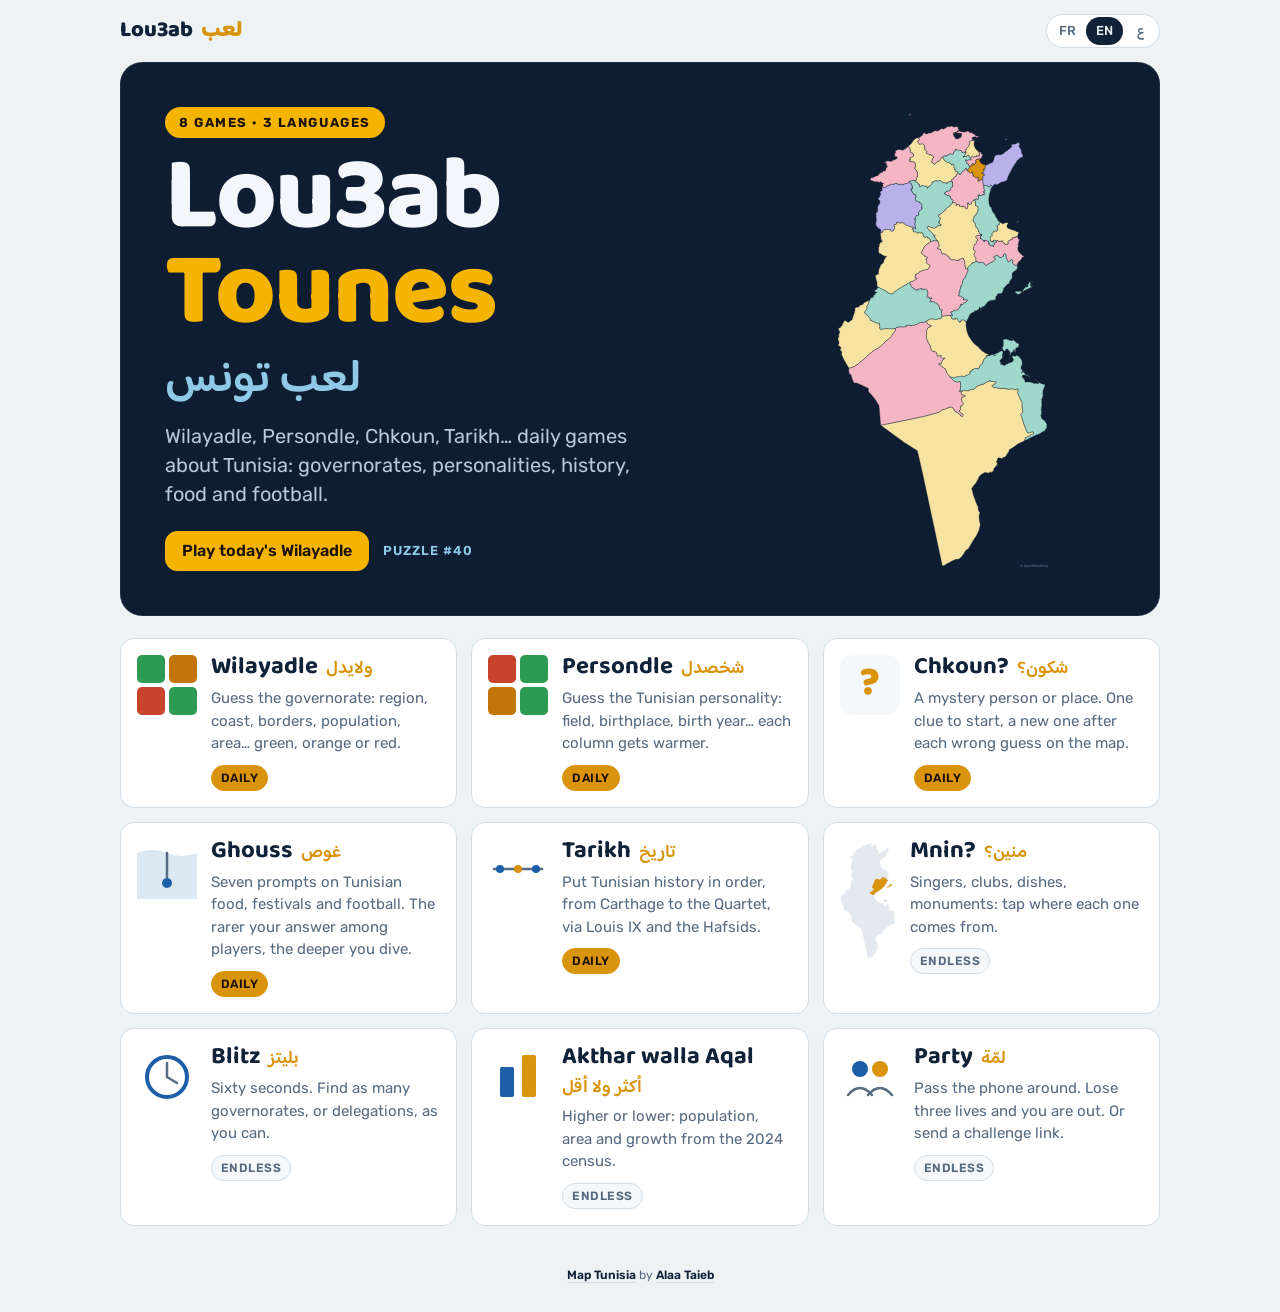
==== index.html @ 6fca2296 "New home hero, next-puzzle countdown, footer credit link Co-Authored-By: Claude Opus 5.5 <noreply@an" ====
<!doctype html>
<html lang="fr">
<head>
<meta charset="utf-8">
<meta name="viewport" content="width=device-width, initial-scale=1, viewport-fit=cover">
<meta property="og:title" content="Lou3ab Tounes">
<meta property="og:description" content="Wilayadle, Persondle, Chkoun, Tarikh… des jeux quotidiens sur la Tunisie : gouvernorats, personnalités, histoire, cuisine et foot.">
<meta property="og:type" content="website">
<meta property="og:url" content="https://lou3ab-tounes.vercel.app/">
<meta property="og:image" content="https://lou3ab-tounes.vercel.app/assets/og.png">
<meta property="og:image:width" content="1200">
<meta property="og:image:height" content="627">
<meta name="twitter:card" content="summary_large_image">
<link rel="icon" href="assets/icon.svg" type="image/svg+xml">
<title>Lou3ab Tounes</title>
<meta name="claude:viewport-fit-sides" content="cover">
<meta name="description" content="Daily games about Tunisia: governorate outlines, mystery personalities, history timeline, higher-or-lower, party mode.">
<meta name="site-url" content="">
<link rel="preconnect" href="https://fonts.googleapis.com">
<link rel="preconnect" href="https://fonts.gstatic.com" crossorigin>
<link rel="stylesheet" href="https://fonts.googleapis.com/css2?family=Baloo+Bhaijaan+2:wght@500;600;700;800&family=Rubik:wght@400;500;600;700&display=swap">
<link rel="stylesheet" href="assets/style.css?v=202610280246">
</head>
<body>
<main id="app" aria-live="polite"></main>
<script src="assets/data.js?v=202610280246"></script>
<script src="assets/facts.js?v=202610280246"></script>
<script src="assets/history.js?v=202610280246"></script>
<script src="assets/people.js?v=202610280246"></script>
<script src="assets/ghouss.js?v=202610280246"></script>
<script src="assets/daily.js?v=202610280246"></script>
<script src="assets/app.js?v=202610280246"></script>
</body>
</html>
---- assets/style.css ----
/* Layout: one centred game column (max 620px) over a whitewashed/night-sea ground; the map is the stage. */
:root{
  --bg:#edf2f5; --surface:#ffffff; --surface-2:#f5f8fa; --ink:#0f2238; --muted:#566a80; --line:#d3dde6;
  --blue:#1d5ea8; --blue-ink:#ffffff; --gold:#d9930d; --red:#c43b22; --green:#2f8a4f;
  --sea:#dce9f3; --land:#e3e9ee; --stroke:#ffffff; --ctx:#dfe5ea;
  --p0:#f4b6c2; --p1:#9fd8cb; --p2:#f6e3a1; --p3:#b9b2ea; --p4:#a8d5a2; --p5:#f2c88f; --p6:#8ecae6; --p7:#e9a28f;
  --f-display:"Baloo Bhaijaan 2","Rubik","Noto Sans Arabic",system-ui,sans-serif;
  --f-body:"Rubik","Noto Sans Arabic",system-ui,-apple-system,"Segoe UI",sans-serif;
  --good-cell:#2e9b55; --part-cell:#c27508; --bad-cell:#c8432c;
  --r:14px; --shadow:0 1px 2px rgba(15,34,56,.06),0 6px 20px rgba(15,34,56,.06);
  color-scheme:light;
}
@media (prefers-color-scheme:dark){:root:not([data-theme="light"]){
  --bg:#0c1627; --surface:#14223a; --surface-2:#1a2b46; --ink:#eef3f9; --muted:#97a9bf; --line:#253a59;
  --blue:#69a6ff; --blue-ink:#08162b; --gold:#f5b400; --red:#ff7158; --green:#5fd08d;
  --sea:#10203a; --land:#22344f; --stroke:#0c1627; --ctx:#1b2c47; --shadow:0 1px 2px rgba(0,0,0,.3),0 8px 24px rgba(0,0,0,.25); color-scheme:dark;}}
:root[data-theme="dark"]{
  --bg:#0c1627; --surface:#14223a; --surface-2:#1a2b46; --ink:#eef3f9; --muted:#97a9bf; --line:#253a59;
  --blue:#69a6ff; --blue-ink:#08162b; --gold:#f5b400; --red:#ff7158; --green:#5fd08d;
  --sea:#10203a; --land:#22344f; --stroke:#0c1627; --ctx:#1b2c47; --shadow:0 1px 2px rgba(0,0,0,.3),0 8px 24px rgba(0,0,0,.25); color-scheme:dark;}

*{box-sizing:border-box}
html,body{min-height:100%}
body{margin:0;background:var(--bg);color:var(--ink);font:400 16px/1.5 var(--f-body);-webkit-font-smoothing:antialiased;
  padding-left:max(16px,env(safe-area-inset-left,0px));padding-right:max(16px,env(safe-area-inset-right,0px));padding-block:0 24px}
#app{max-width:1040px;margin:0 auto}
a{color:var(--blue)}
[lang="ar"]{font-family:var(--f-display);font-feature-settings:normal;letter-spacing:0!important}
h1,h2,h3{font-family:var(--f-display);line-height:1.1;margin:0;text-wrap:balance}
button,input{font:inherit;color:inherit}
:focus-visible{outline:3px solid var(--gold);outline-offset:2px;border-radius:6px}

/* bar */
.bar{display:flex;align-items:center;justify-content:space-between;gap:12px;padding-block:14px;position:sticky;top:env(safe-area-inset-top,0px);background:var(--bg);z-index:5}
body::before{content:"";position:fixed;inset:0 0 auto;height:env(safe-area-inset-top,0px);background:var(--bg);z-index:10}
.brand{font:800 22px/1 var(--f-display);color:var(--ink)}
.brand span{color:var(--gold);margin-inline-start:4px}
.backlink{text-decoration:none;font-weight:500;color:var(--muted)}
.backlink:hover{color:var(--ink)}
[dir="rtl"] .backlink{display:inline-block;transform:none}
.seg{display:inline-flex;border:1px solid var(--line);border-radius:999px;padding:2px;background:var(--surface)}
.seg button{border:0;background:none;padding:4px 10px;border-radius:999px;cursor:pointer;font-size:13px;font-weight:500;color:var(--muted);min-width:34px}
.seg button.on{background:var(--ink);color:var(--bg)}

/* buttons & chips */
.btn{display:inline-flex;align-items:center;justify-content:center;gap:6px;border:1px solid var(--line);background:var(--surface);color:var(--ink);padding:10px 16px;border-radius:12px;font-weight:600;cursor:pointer;text-decoration:none;line-height:1.1;transition:transform .08s,background .15s}
.btn:active{transform:translateY(1px)}
.btn.primary{background:var(--blue);border-color:var(--blue);color:var(--blue-ink)}
.btn.ghost{background:transparent}
.btn.sm{padding:6px 11px;font-size:14px;border-radius:10px}
.btn.big{padding:16px 28px;font-size:18px}
.btn[disabled],.btn.dis{opacity:.4;pointer-events:none}
.chip{display:inline-block;font-size:12px;font-weight:600;letter-spacing:.04em;text-transform:uppercase;padding:3px 9px;border-radius:999px;background:var(--surface-2);color:var(--muted);border:1px solid var(--line)}
.chip.daily{background:var(--gold);border-color:var(--gold);color:#1c1300}
.chip.ok{background:var(--green);border-color:var(--green);color:var(--bg)}
.actions{display:flex;flex-wrap:wrap;gap:10px;justify-content:center;margin-top:14px}

/* hero */
.hero{display:grid;grid-template-columns:1.1fr .9fr;gap:24px;align-items:center;padding-block:8px 28px}
.hero-m{max-width:300px;justify-self:center;width:100%}
.hero-m .map{max-height:440px}
@media (max-width:700px){.hero{grid-template-columns:1fr 120px;gap:12px}.hero-t p{font-size:16px}.hero-m .map{max-height:250px}}

/* tiles */
.grid{display:grid;grid-template-columns:repeat(auto-fill,minmax(min(100%,300px),1fr));gap:14px}
.tile{display:flex;gap:14px;align-items:flex-start;padding:16px;background:var(--surface);border:1px solid var(--line);border-radius:var(--r);text-decoration:none;color:var(--ink);transition:transform .15s,border-color .15s}
.tile:hover{transform:translateY(-2px);border-color:var(--blue)}
.tile-b{min-width:0;flex:1}
.tile h2{font-size:24px;font-weight:700;display:flex;flex-wrap:wrap;gap:8px;align-items:baseline}
.tile h2 span{font-size:18px;color:var(--gold);font-weight:600}
.tile p{margin:6px 0 10px;color:var(--muted);font-size:15px}
.tile-f{display:flex;gap:6px;flex-wrap:wrap}
.thumb{width:60px;height:60px;flex:none}
svg.thumb.sil{width:60px;height:60px;max-width:60px}
.thumb.sil path{fill:var(--blue)}
.thumb.q{display:grid;place-items:center;font:800 40px/1 var(--f-display);color:var(--gold);background:var(--surface-2);border-radius:12px}
.t-sea{fill:var(--sea)} .t-dot{fill:var(--blue)} .t-dot2{fill:var(--gold)} .t-line{stroke:var(--muted);stroke-width:2.5;fill:none;stroke-linecap:round} .t-ring{fill:none;stroke:var(--blue);stroke-width:4}

/* map */
.map{display:block;width:100%;height:auto;max-height:78vh;touch-action:manipulation;user-select:none}
.map .rg{stroke:var(--stroke);stroke-width:var(--sw);stroke-linejoin:round;fill:var(--land);cursor:pointer;transition:fill .15s,opacity .15s}
.map .c0{fill:var(--p0)}.map .c1{fill:var(--p1)}.map .c2{fill:var(--p2)}.map .c3{fill:var(--p3)}.map .c4{fill:var(--p4)}.map .c5{fill:var(--p5)}.map .c6{fill:var(--p6)}.map .c7{fill:var(--p7)}
.map .rg.hov{opacity:.72}
.map .rg.sel{fill:var(--blue)!important;opacity:1}
.map .rg.good,.map .rg.flash-g{fill:var(--green)!important}
.map .rg.bad,.map .rg.flash-r{fill:var(--red)!important}
.map .rg.target{fill:var(--gold)!important;animation:pulse 1s ease-in-out 2}
.map .rg.done{fill:var(--surface-2)!important;opacity:.5}
.map .rg.lit{fill:var(--gold)!important}
.map .ctx path{fill:var(--ctx);stroke:var(--stroke);stroke-width:var(--sw)}
.map .inset rect{fill:var(--sea);stroke:var(--line);stroke-width:.8}
.map .inset-t{font:600 9px var(--f-body);fill:var(--muted);text-anchor:middle}
.map .inset-lead{stroke:var(--muted);stroke-width:.6;stroke-dasharray:2 2;fill:none}
.map .dist,.map .lbl text{font:700 9px var(--f-body);fill:var(--ink);text-anchor:middle;paint-order:stroke;stroke:var(--surface);stroke-width:2.5px;pointer-events:none}
@keyframes pulse{50%{opacity:.55}}
.mapwrap{background:var(--sea);border-radius:var(--r);padding:10px;margin-top:12px}
.mini{width:56px;height:auto;flex:none}
.mini-c{fill:var(--land)} .mini-h{fill:var(--gold);stroke:var(--gold);stroke-width:2} .mini-g{fill:color-mix(in srgb,var(--blue) 35%,var(--land))}

/* game shell */
.game{max-width:620px;margin:0 auto}
.ghead{padding-block:6px 14px}
.ghead h1{font-size:clamp(36px,8vw,52px);font-weight:800;display:flex;gap:12px;align-items:baseline;flex-wrap:wrap}
.ghead h1 .ar{color:var(--gold);font-size:.6em;font-weight:700}
.gsub{color:var(--muted);margin:6px 0 0;max-width:60ch}
.daypick{display:flex;align-items:center;justify-content:center;gap:12px;margin-bottom:12px;font-weight:600;font-variant-numeric:tabular-nums}
.tmodes,.cats{display:flex;flex-wrap:wrap;gap:8px;margin-bottom:12px}
.tstat{display:flex;justify-content:space-between;align-items:center;gap:10px;font-variant-numeric:tabular-nums;color:var(--muted);margin-bottom:10px}
.tstat b{color:var(--ink)}
.hearts{display:inline-flex;gap:4px;vertical-align:middle}
.hearts .h{width:12px;height:12px;border-radius:3px;transform:rotate(45deg);background:var(--line)}
.hearts .h.on{background:var(--red)}

/* wilayadle */
.silbox{background:var(--surface);border:1px solid var(--line);border-radius:var(--r);padding:20px;display:grid;place-items:center}
.sil{width:100%;max-width:280px;height:220px}
.sil path{fill:var(--ink)}
.sil.small{height:140px;max-width:180px;display:block;margin:8px auto}
.rows{display:grid;gap:6px;margin:12px 0}
.row{display:grid;grid-template-columns:1fr auto 40px 52px;gap:8px;align-items:center;background:var(--surface);border:1px solid var(--line);border-radius:10px;padding:8px 12px;min-height:42px;font-variant-numeric:tabular-nums}
.row.empty{background:transparent;border-style:dashed}
.row.ok{border-color:var(--green);background:color-mix(in srgb,var(--green) 14%,var(--surface))}
.rn{font-weight:600;min-width:0;overflow:hidden;text-overflow:ellipsis;white-space:nowrap}
.rk,.rp{color:var(--muted);text-align:end}
.ra{text-align:center}
.ra i{display:inline-block;font-style:normal;font-weight:800;color:var(--blue);transform:rotate(var(--r))}
.ac{position:relative;display:flex;gap:8px;flex-wrap:wrap}
.ac input{flex:1;min-width:0;padding:12px 14px;border-radius:12px;border:1px solid var(--line);background:var(--surface)}
.ac-list{position:absolute;inset:auto 0 calc(100% + 4px) 0;list-style:none;margin:0;padding:4px;background:var(--surface);border:1px solid var(--line);border-radius:12px;box-shadow:var(--shadow);z-index:4}
.ac-list li{padding:9px 12px;border-radius:8px;cursor:pointer;display:flex;justify-content:space-between;gap:12px}
.ac-list li span{color:var(--muted)}
.ac-list li.on,.ac-list li:hover{background:var(--surface-2)}
.shake{animation:shake .35s}
@keyframes shake{25%{transform:translateX(-6px)}75%{transform:translateX(6px)}}
.result{text-align:center;padding:20px;border-radius:var(--r);background:var(--surface);border:1px solid var(--line);margin-top:14px}
.result.win{border-color:var(--green)}
.result.lose{border-color:var(--red)}
.result .rt{margin:0;text-transform:uppercase;letter-spacing:.08em;font-size:13px;font-weight:600;color:var(--muted)}
.result h2{font-size:34px;margin:6px 0}
.result h2 span{color:var(--gold);font-size:.7em}
.result p{margin:4px 0;color:var(--muted)}
.facts{display:grid;grid-template-columns:repeat(3,1fr);gap:8px;margin:14px 0 0}
.facts div{background:var(--surface-2);border-radius:10px;padding:8px}
.facts dt{font-size:12px;color:var(--muted)} .facts dd{margin:0;font-weight:700;font-variant-numeric:tabular-nums}
.bonus{margin-top:16px}
.bt{font-weight:600;margin:0 0 4px}
.brow{display:flex;justify-content:center;margin-top:10px}
.score{font:800 24px var(--f-display);margin:0}

/* chkoun */
.story{background:var(--surface);border:1px solid var(--line);border-radius:var(--r);padding:16px 18px}
.kind{margin:0 0 8px;font-size:13px;letter-spacing:.08em;text-transform:uppercase;font-weight:600;color:var(--gold)}
.clues{margin:0;padding-inline-start:22px;display:grid;gap:8px}
.clues li{color:var(--muted)}
.clues li.on{color:var(--ink);font-size:17px;animation:in .4s ease}
.note{font-size:13px;color:var(--muted);margin:10px 0 0}
@keyframes in{from{opacity:.2;transform:translateY(4px)}}
.pickbar{display:flex;align-items:center;gap:10px;flex-wrap:wrap;margin-top:10px}
.sel-n{font-weight:700;flex:1;min-width:0}
.left{color:var(--muted);font-size:14px}

/* ghouss */
.dive{display:grid;grid-template-columns:56px 1fr;gap:14px}
.gauge{position:relative;border-radius:999px;background:linear-gradient(var(--sea),color-mix(in srgb,var(--blue) 55%,var(--sea)));min-height:420px;overflow:hidden;border:1px solid var(--line)}
.diver{position:absolute;left:50%;top:calc(6% + var(--d,0)*84%);width:22px;height:22px;margin-left:-11px;border-radius:50%;background:var(--gold);box-shadow:0 0 0 6px color-mix(in srgb,var(--gold) 30%,transparent);transition:top .9s cubic-bezier(.3,.7,.3,1)}
.gm{position:absolute;bottom:8px;left:0;right:0;text-align:center;font:700 13px var(--f-body);color:var(--surface);font-variant-numeric:tabular-nums}
.dive-main{min-width:0}
.prompt .pn{margin:0;color:var(--muted);font-variant-numeric:tabular-nums}
.prompt h2{font-size:26px;margin:4px 0 12px}
.log{list-style:none;margin:14px 0 0;padding:0;display:grid;gap:6px}
.log li{display:grid;grid-template-columns:1fr auto auto;gap:10px;align-items:center;background:var(--surface);border:1px solid var(--line);border-radius:10px;padding:8px 12px;font-size:14px}
.log .lp{color:var(--muted);min-width:0} .log .la{font-weight:600} .log b{font-variant-numeric:tabular-nums;color:var(--blue)}
.log li.miss b{color:var(--red)}
.deep{margin-top:12px;background:var(--surface);border:1px solid var(--line);border-radius:var(--r);padding:10px 14px}
.deep summary{cursor:pointer;font-weight:600}
.deep ul{list-style:none;padding:0;margin:8px 0 0;display:grid;gap:6px}
.deep li{display:flex;justify-content:space-between;gap:10px;font-size:14px}
.deep li span{color:var(--muted)}

/* tarikh */
.hcard{background:var(--surface);border:1px solid var(--line);border-radius:12px;padding:12px 14px}
.hcard h3{font-size:19px;font-weight:700}
.hcard .hy{margin:0 0 2px;font:700 14px var(--f-body);color:var(--gold);font-variant-numeric:tabular-nums}
.hcard.now{border:2px solid var(--blue);box-shadow:var(--shadow)}
.hcard.now .hy{color:var(--blue)}
.hint{margin:6px 0 0;color:var(--muted);font-size:14px}
.reveal{margin-top:10px}
.hcard.rv{display:flex;gap:12px;align-items:flex-start}
.hcard.rv p{margin:4px 0 0;color:var(--muted);font-size:15px}
.hcard.rv.good{border-color:var(--green)} .hcard.rv.bad{border-color:var(--red)}
.hcard.rv .mini{width:42px}
.timeline{display:grid;gap:6px;margin-top:14px;padding-inline-start:14px;border-inline-start:3px solid var(--line)}
.hcard.in.was-bad{border-color:var(--red)}
.slot{border:1.5px dashed var(--blue);background:transparent;color:var(--blue);border-radius:10px;padding:6px;font-weight:600;cursor:pointer}
.slot:hover{background:color-mix(in srgb,var(--blue) 10%,transparent)}

/* mnin & quiz cards */
.ocard{background:var(--surface);border:1px solid var(--line);border-radius:var(--r);padding:16px}
.ocard h2{font-size:28px;margin:8px 0 4px}
.ocard p{margin:0;color:var(--muted)}
.fb{margin-top:10px;padding:12px 14px;border-radius:12px;background:var(--surface);border:1px solid var(--line);display:flex;flex-wrap:wrap;gap:8px;align-items:center}
.fb.good{border-color:var(--green)} .fb.bad{border-color:var(--red)}
.fb b{color:inherit}
.fb.good b{color:var(--green)} .fb.bad b{color:var(--red)}
.fb .btn{margin-inline-start:auto}

/* blitz */
.blitzbar{display:flex;align-items:center;gap:12px;background:var(--surface);border:1px solid var(--line);border-radius:var(--r);padding:10px 14px;position:sticky;top:calc(env(safe-area-inset-top,0px) + 62px);z-index:4}
.target-n{flex:1;min-width:0;font-size:18px} .target-n b{font-family:var(--f-display);font-size:22px}
.target-n small{color:var(--muted)}
.clock{font:700 20px var(--f-body);font-variant-numeric:tabular-nums;color:var(--muted)}
.clock.hot{color:var(--red)}
.bs{font:800 28px var(--f-display);color:var(--green);min-width:40px;text-align:end;font-variant-numeric:tabular-nums}

/* akthar */
.duel{display:grid;grid-template-columns:1fr auto 1fr;gap:10px;align-items:stretch}
.side{background:var(--surface);border:1px solid var(--line);border-radius:var(--r);padding:16px;display:flex;flex-direction:column;align-items:center;text-align:center;gap:4px;min-width:0}
.side h2{font-size:22px;overflow-wrap:anywhere}
.side .sub{margin:0;color:var(--muted);font-size:14px}
.side .val{font:800 26px var(--f-display);margin:6px 0;font-variant-numeric:tabular-nums}
.side .val.q{color:var(--blue)} .side .val.good{color:var(--green)} .side .val.bad{color:var(--red)}
.side .mini{width:60px}
.vs{align-self:center;font:800 18px var(--f-display);color:var(--muted)}
.hl{display:grid;gap:6px;width:100%}
@media (max-width:480px){.duel{grid-template-columns:1fr}.vs{justify-self:center}}

/* party */
.pset,.chal{background:var(--surface);border:1px solid var(--line);border-radius:var(--r);padding:16px;margin-bottom:14px}
.pset h3,.chal h3{font-size:22px;margin-bottom:10px}
.chal p{color:var(--muted);margin:0 0 10px}
.plist{display:grid;gap:8px}
.pname{display:flex;gap:6px}
.pname input{flex:1;min-width:0;padding:10px 12px;border-radius:10px;border:1px solid var(--line);background:var(--surface-2)}
.prow{display:flex;justify-content:space-between;gap:8px;margin-top:12px;flex-wrap:wrap}
.code{font:800 44px var(--f-display);letter-spacing:.15em;margin:6px 0;color:var(--gold)}
.copybox{width:100%;padding:10px;border-radius:10px;border:1px solid var(--line);background:var(--surface-2);font-size:13px;margin-top:8px}
.board{display:flex;flex-wrap:wrap;gap:8px;margin-bottom:12px}
.pl{display:inline-flex;align-items:center;gap:8px;padding:6px 10px;border-radius:999px;background:var(--surface);border:1px solid var(--line);font-weight:600;font-size:14px}
.pl.cur{border-color:var(--blue);box-shadow:0 0 0 2px var(--blue)}
.pl.out{opacity:.4;text-decoration:line-through}
.pass{text-align:center;padding:40px 16px;background:var(--surface);border:1px solid var(--line);border-radius:var(--r)}
.pass p{color:var(--muted);margin:0}
.pass h2{font-size:44px;margin:8px 0 20px}
.qbox{background:var(--surface);border:1px solid var(--line);border-radius:var(--r);padding:16px}
.qq{margin:0;color:var(--muted);font-weight:600}
.qbox h3{font-size:26px;margin:6px 0 2px}
.qs{margin:0;color:var(--muted)}
.timer{height:6px;background:var(--surface-2);border-radius:99px;overflow:hidden;margin:14px 0}
.timer i{display:block;height:100%;background:var(--gold);animation:drain linear forwards;transform-origin:left}
[dir="rtl"] .timer i{transform-origin:right}
@keyframes drain{to{transform:scaleX(0)}}
.opts{display:grid;gap:8px}
.opt{text-align:start;padding:12px 14px;border-radius:12px;border:1px solid var(--line);background:var(--surface-2);font-weight:600;cursor:pointer}
.opt:hover{border-color:var(--blue)}
.opt.good{background:var(--green);border-color:var(--green);color:var(--bg)}
.opt.bad{background:var(--red);border-color:var(--red);color:var(--bg)}
.qfb{margin-top:10px;color:var(--muted)} .qfb b.good{color:var(--green)} .qfb b.bad{color:var(--red)}

/* toast & footer */
.toast{position:fixed;left:50%;bottom:calc(20px + env(safe-area-inset-bottom,0px));transform:translateX(-50%);background:var(--ink);color:var(--bg);padding:10px 16px;border-radius:12px;font-weight:600;z-index:20;max-width:calc(100% - 32px);transition:opacity .4s}
.toast.good{background:var(--green)} .toast.bad{background:var(--red)}
.toast.out{opacity:0}
.foot{max-width:620px;margin:40px auto 0;text-align:center;color:var(--muted);font-size:12px}
.foot p{margin:4px 0}
@media (prefers-reduced-motion:reduce){*{animation:none!important;transition:none!important}}
.chip.new{background:var(--blue);border-color:var(--blue);color:var(--blue-ink)}
.dfact{margin:12px 0 0!important;color:var(--ink)!important;text-align:start;background:var(--surface-2);border-radius:10px;padding:10px 12px}
.src{font-size:12px;color:var(--muted);text-align:center;margin:8px 0 0}

/* ---------- dle grid (Wilayadle / Persondle) ---------- */
.g-wilayadle,.g-persondle{max-width:900px}
.dle-top{max-width:560px;margin:0 auto}
.dle-count{text-align:center;color:var(--muted);font-size:14px;margin:8px 0}
.hints{display:flex;flex-wrap:wrap;gap:8px;justify-content:center}
.hint{display:flex;flex-direction:column;align-items:center;gap:2px;border:1px solid var(--line);background:var(--surface);border-radius:12px;padding:8px 14px;cursor:pointer;min-width:120px}
.hint[disabled]{opacity:.55;cursor:default}
.hint.open{border-color:var(--gold)}
.hint small{color:var(--muted);font-size:12px}
.hint-out{flex-basis:100%;display:flex;justify-content:center}
.bigletter{font:800 40px var(--f-display);margin:6px 0;color:var(--gold)}
.hinttxt{font-weight:600;margin:6px 0}
.gridwrap{overflow-x:auto;margin:14px -4px 0;padding:0 4px 6px;-webkit-overflow-scrolling:touch}
table.dle{border-collapse:separate;border-spacing:5px;margin:0 auto;min-width:100%}
table.dle th[scope=col]{font:600 12px var(--f-body);color:var(--muted);text-transform:uppercase;letter-spacing:.04em;padding:0 2px 4px;border-bottom:2px solid var(--line);vertical-align:bottom;white-space:normal;max-width:84px}
.cl{width:84px;min-width:84px;height:72px;border-radius:10px;text-align:center;vertical-align:middle;padding:4px;font-weight:700;font-size:13px;line-height:1.15;position:relative;overflow:hidden;color:#fff;text-shadow:0 1px 1px rgba(0,0,0,.25)}
.cl span{position:relative;z-index:1;overflow-wrap:anywhere}
.cl.ok{background:var(--good-cell)}
.cl.part{background:var(--part-cell)}
.cl.no{background:var(--bad-cell)}
.cl.ar-up::before,.cl.ar-down::before{content:"";position:absolute;inset:8px 18px;background:rgba(0,0,0,.22);clip-path:polygon(50% 0,100% 45%,70% 45%,70% 100%,30% 100%,30% 45%,0 45%)}
.cl.ar-down::before{transform:rotate(180deg)}
.cl.who{background:var(--surface);color:var(--ink);text-shadow:none;border:1px solid var(--line);display:table-cell}
.cl.who.ok{border:2px solid var(--good-cell)}
.cl.who .mini{width:30px;display:block;margin:0 auto 2px}
.cl.who span{font-size:12px;display:block}
.avatar{display:grid;place-items:center;width:34px;height:34px;margin:0 auto 3px;border-radius:50%;font:800 14px/1 var(--f-display);font-style:normal;color:#fff;background:var(--blue)}
.avatar.f-music{background:#7a4fd0}.avatar.f-sport{background:#1f8a5a}.avatar.f-politics{background:#b5462b}.avatar.f-history{background:#9a6a12}.avatar.f-literature{background:#2364a8}.avatar.f-cinema{background:#b0306e}
.flip{animation:flipin .45s ease both;animation-delay:calc(var(--i) * 240ms)}
@keyframes flipin{from{transform:rotateX(90deg);opacity:0}to{transform:none;opacity:1}}
.legend{display:flex;flex-wrap:wrap;gap:12px;justify-content:center;margin:12px 0 0;font-size:13px;color:var(--muted)}
.legend span{display:inline-flex;align-items:center;gap:6px}
.sw{width:16px;height:16px;border-radius:4px;display:inline-block;position:relative}
.sw.ok{background:var(--good-cell)}.sw.part{background:var(--part-cell)}.sw.no{background:var(--bad-cell)}
.sw.up,.sw.down{background:var(--bad-cell)}
.sw.up::before,.sw.down::before{content:"";position:absolute;inset:2px 3px;background:rgba(255,255,255,.75);clip-path:polygon(50% 0,100% 45%,70% 45%,70% 100%,30% 100%,30% 45%,0 45%)}
.sw.down::before{transform:rotate(180deg)}
.result .mini{width:46px;margin:8px auto 0;display:block}
.thumb.tgrid{display:grid;grid-template-columns:1fr 1fr;gap:4px}
.thumb.tgrid i{border-radius:5px}
.tgrid .ok{background:var(--good-cell)}.tgrid .part{background:var(--part-cell)}.tgrid .no{background:var(--bad-cell)}
.cl.who{position:sticky;inset-inline-start:0;z-index:2;box-shadow:4px 0 8px -6px rgba(0,0,0,.25)}
.ac-list{max-height:330px;overflow:auto;inset:calc(100% + 4px) 0 auto 0}
.ac-list li{align-items:center;justify-content:flex-start}
.ac-list li em{font-style:normal;flex:1}
.avatar{position:relative;overflow:hidden}
.avatar img{position:absolute;inset:0;width:100%;height:100%;object-fit:cover}
.avatar.sm{width:30px;height:30px;margin:0;font-size:12px;flex:none}
.bz-fb{min-height:0;margin-top:8px;padding:0 14px;border-radius:12px;font-weight:600;max-height:0;overflow:hidden;opacity:0;transition:opacity .2s,max-height .2s,padding .2s}
.bz-fb.show{opacity:1;max-height:80px;padding:10px 14px}
.bz-fb.good{background:color-mix(in srgb,var(--green) 18%,var(--surface));color:var(--green);border:1px solid var(--green)}
.bz-fb.bad{background:color-mix(in srgb,var(--red) 14%,var(--surface));color:var(--ink);border:1px solid var(--red)}
.missed{font-size:14px;text-align:start;margin-top:10px!important}
.dle-live{text-align:center;margin:8px 0 0;font-size:14px;color:var(--ink)}
.dle-live b,.gs-n b{color:var(--gold);font-variant-numeric:tabular-nums}
.gstats{margin-top:14px;padding-top:12px;border-top:1px dashed var(--line)}
.gs-n{margin:0!important;color:var(--ink)!important}
.gs-p{margin:4px 0 0!important;font-weight:600;color:var(--ink)!important}
.hbars{display:grid;gap:4px;margin:10px auto 0;max-width:360px;text-align:start}
.hb{display:grid;grid-template-columns:24px 1fr 52px;gap:8px;align-items:center;font-size:12px;font-variant-numeric:tabular-nums;color:var(--muted)}
.hb i{display:block;height:14px;width:max(3px,var(--w));background:var(--line);border-radius:4px}
.hb.me i{background:var(--good-cell)}.hb.me span,.hb.me b{color:var(--ink);font-weight:700}
.hb b{font-weight:500;text-align:end}
.dym{margin-top:8px;padding:10px 12px;border-radius:12px;background:var(--surface);border:1px solid var(--gold);font-size:14px;display:flex;flex-wrap:wrap;gap:6px;align-items:center}
.dym .sug{border:0;background:var(--gold);color:#1c1300;font-weight:700;border-radius:8px;padding:4px 10px;cursor:pointer}
.log .la small{display:block;font-weight:400;color:var(--muted);font-size:12px}

/* ---------- home hero, same look as the share image (fixed navy band in both themes) ---------- */
.hero{background:#0f1d33;color:#eef3f9;border-radius:22px;padding:clamp(22px,4vw,44px);margin-bottom:22px;grid-template-columns:1.25fr .75fr;gap:clamp(10px,3vw,30px);overflow:hidden}
.hero .pill{display:inline-block;background:#f5b400;color:#1c1300;font:700 13px/1 var(--f-body);letter-spacing:.12em;text-transform:uppercase;padding:9px 14px;border-radius:999px}
.hero h1{display:flex;flex-direction:column;font-size:clamp(54px,10.5vw,104px);line-height:.92;letter-spacing:-.02em;margin:18px 0 6px;font-weight:800}
.hero .h-w{color:#f3f6fa}.hero .h-g{color:#f5b400}
.hero .h-ar{font:600 clamp(30px,5vw,46px)/1.2 var(--f-display);color:#8ecae6;margin:0 0 14px;text-align:start}
[dir="ltr"] .hero .h-ar{text-align:left}
.hero .h-d{color:#b9c7d8;font-size:clamp(16px,1.9vw,20px);line-height:1.45;max-width:36ch;margin:0}
.h-cta{display:flex;flex-wrap:wrap;align-items:center;gap:14px;margin-top:22px}
.btn.gold{background:#f5b400;border-color:#f5b400;color:#1c1300}
.hero .day{color:#8ecae6;font:600 13px/1 var(--f-body);letter-spacing:.08em;text-transform:uppercase}
.hero-m{max-width:none;align-self:center}
.hero-m .map{max-height:460px}
.hero-m .map .rg{stroke:#0f1d33}
.hero-m .map .osm{fill:#7f93ad}
@media (max-width:700px){.hero{grid-template-columns:1fr 104px}.hero .h-d{font-size:15px}.hero-m .map{max-height:300px}}
@media (max-width:420px){.hero{grid-template-columns:1fr 84px;padding:20px}}
/* countdown */
.cd{display:flex;flex-direction:column;align-items:center;gap:2px;margin-top:14px;padding-top:12px;border-top:1px dashed var(--line)}
.cd span{font-size:13px;color:var(--muted);text-transform:uppercase;letter-spacing:.06em}
.cd b{font:800 30px var(--f-body);font-variant-numeric:tabular-nums;color:var(--ink)}
.cd-old{margin-top:12px!important}
/* footer + map credit */
.foot a{color:var(--ink);font-weight:600;text-decoration:none;border-bottom:1px solid var(--line)}
.foot a:hover{border-color:var(--gold)}
.map .osm{fill:var(--muted);opacity:.75;pointer-events:none;font-family:var(--f-body)}
.hero{border:1px solid rgba(255,255,255,.08)}
.hero .pill{white-space:nowrap}
@media (max-width:420px){.hero .pill{font-size:11px;letter-spacing:.08em;padding:8px 11px}}
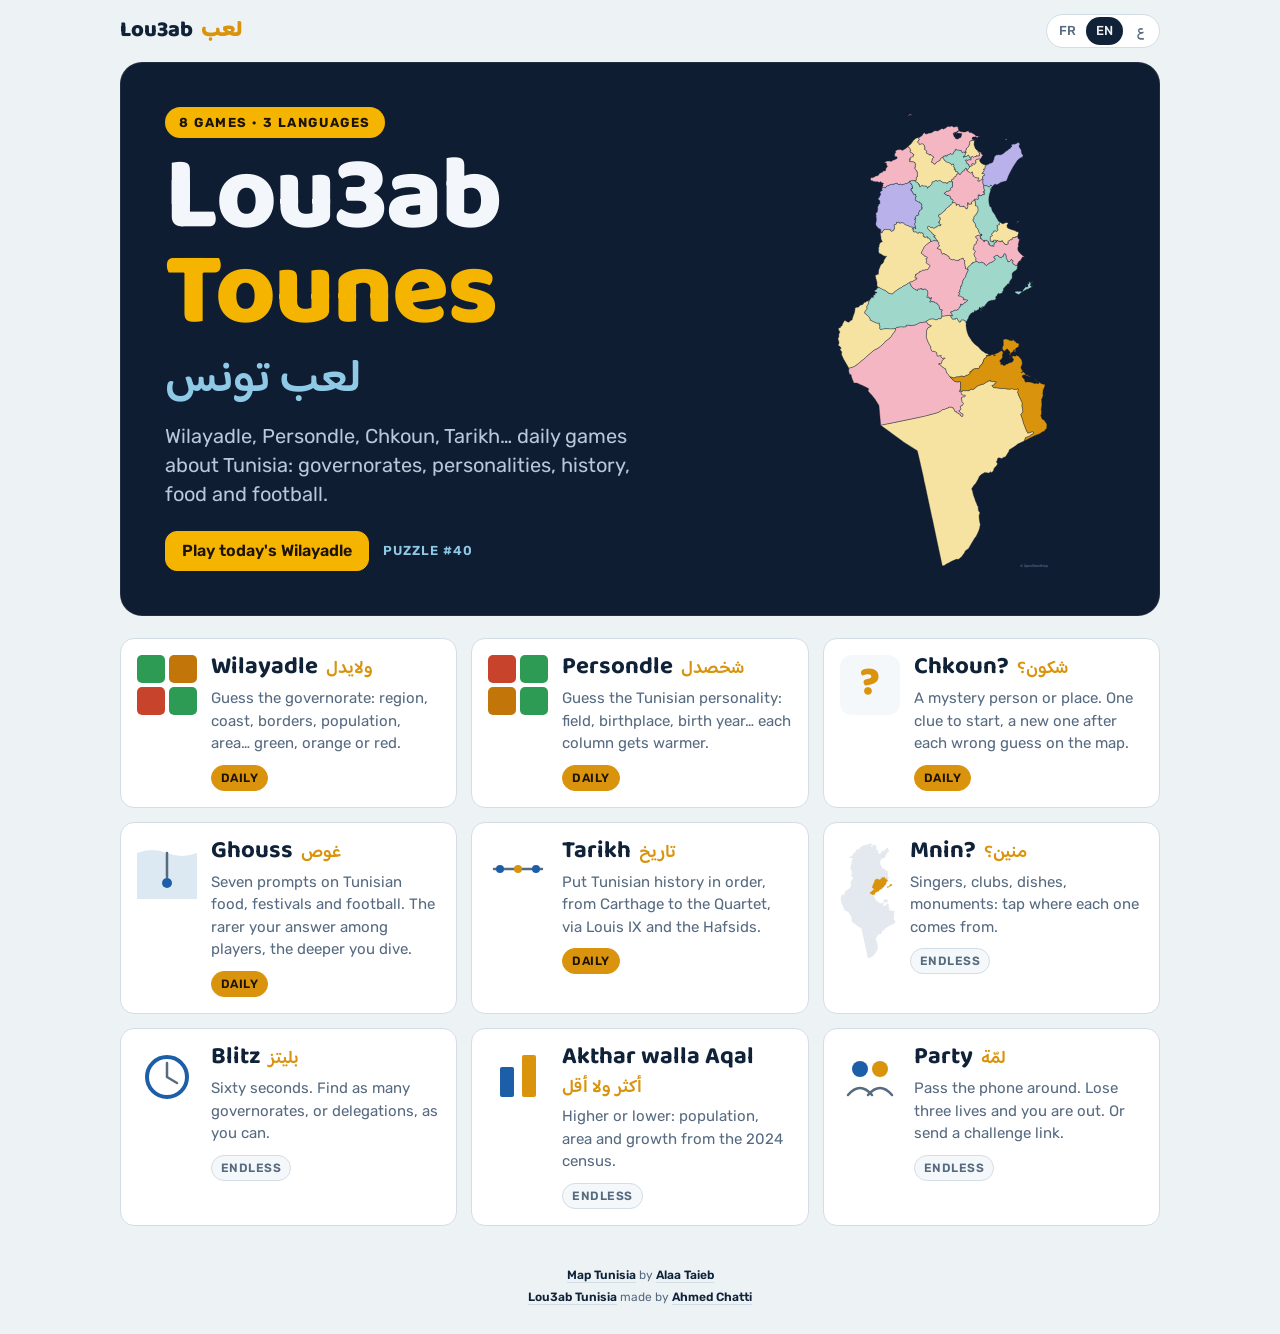
==== commit b645cde3: "Credits: LinkedIn links, made-by card after every game; MIT + content licences; full README and CONT" ====
--- a/index.html
+++ b/index.html
@@ -19,16 +19,16 @@
 <link rel="preconnect" href="https://fonts.googleapis.com">
 <link rel="preconnect" href="https://fonts.gstatic.com" crossorigin>
 <link rel="stylesheet" href="https://fonts.googleapis.com/css2?family=Baloo+Bhaijaan+2:wght@500;600;700;800&family=Rubik:wght@400;500;600;700&display=swap">
-<link rel="stylesheet" href="assets/style.css?v=202610280246">
+<link rel="stylesheet" href="assets/style.css?v=202610281502">
 </head>
 <body>
 <main id="app" aria-live="polite"></main>
-<script src="assets/data.js?v=202610280246"></script>
-<script src="assets/facts.js?v=202610280246"></script>
-<script src="assets/history.js?v=202610280246"></script>
-<script src="assets/people.js?v=202610280246"></script>
-<script src="assets/ghouss.js?v=202610280246"></script>
-<script src="assets/daily.js?v=202610280246"></script>
-<script src="assets/app.js?v=202610280246"></script>
+<script src="assets/data.js?v=202610281502"></script>
+<script src="assets/facts.js?v=202610281502"></script>
+<script src="assets/history.js?v=202610281502"></script>
+<script src="assets/people.js?v=202610281502"></script>
+<script src="assets/ghouss.js?v=202610281502"></script>
+<script src="assets/daily.js?v=202610281502"></script>
+<script src="assets/app.js?v=202610281502"></script>
 </body>
 </html>
--- a/assets/style.css
+++ b/assets/style.css
@@ -363,3 +363,14 @@
 .hero{border:1px solid rgba(255,255,255,.08)}
 .hero .pill{white-space:nowrap}
 @media (max-width:420px){.hero .pill{font-size:11px;letter-spacing:.08em;padding:8px 11px}}
+/* "made by" credit card at the end of games */
+.madeby{margin-top:16px;padding:16px;border-radius:var(--r);background:#0f1d33;color:#eef3f9;text-align:center;border:1px solid rgba(255,255,255,.08)}
+.madeby a{color:#f5b400;font-weight:700;text-decoration:none}
+.madeby a:hover{text-decoration:underline}
+.mb-t{margin:0;font:700 17px var(--f-display)}
+.mb-s{margin:6px 0 12px;color:#b9c7d8;font-size:14px}
+.mb-b{display:flex;gap:8px;justify-content:center;flex-wrap:wrap}
+.mb-b a{background:#f5b400;color:#1c1300;padding:8px 14px;border-radius:10px;font-size:14px}
+.mb-b a:first-child{background:#2867b2;color:#fff}
+.mb-b a:hover{text-decoration:none;filter:brightness(1.08)}
+.foot p+p{margin-top:2px}
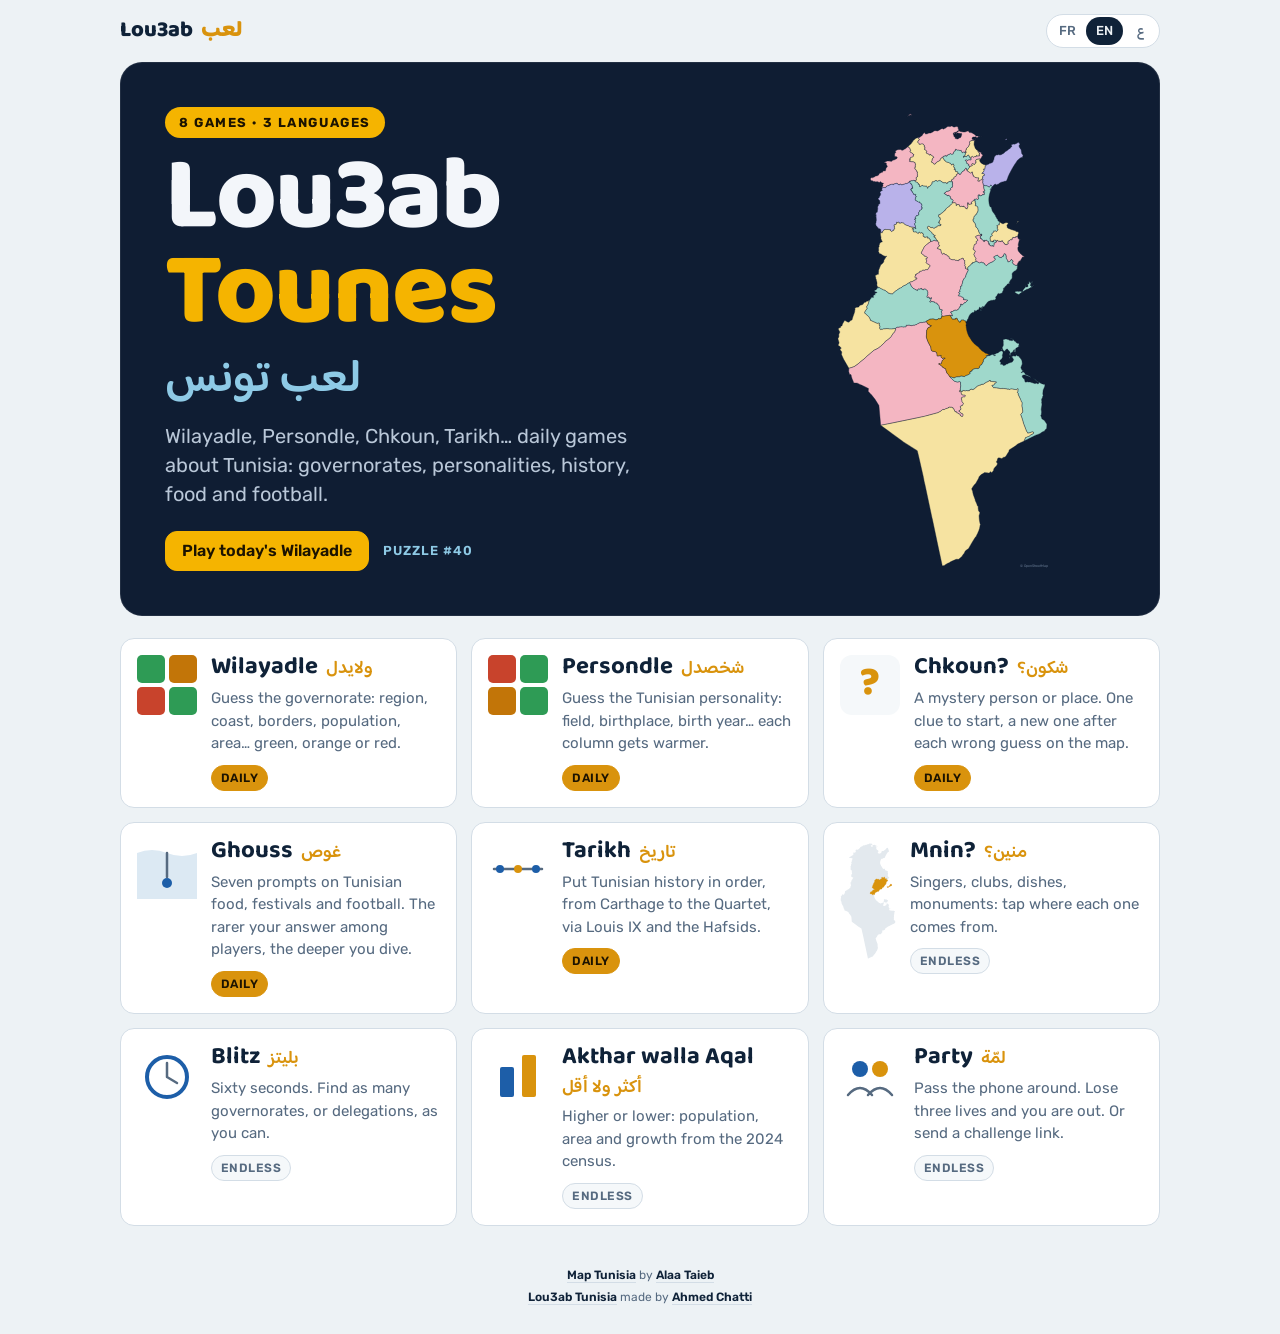
==== commit 86a43f16: "Saved games are tied to the puzzle they were played on (fixes stale-cache wins) Co-Authored-By: Clau" ====
--- a/index.html
+++ b/index.html
@@ -19,16 +19,16 @@
 <link rel="preconnect" href="https://fonts.googleapis.com">
 <link rel="preconnect" href="https://fonts.gstatic.com" crossorigin>
 <link rel="stylesheet" href="https://fonts.googleapis.com/css2?family=Baloo+Bhaijaan+2:wght@500;600;700;800&family=Rubik:wght@400;500;600;700&display=swap">
-<link rel="stylesheet" href="assets/style.css?v=202610281502">
+<link rel="stylesheet" href="assets/style.css?v=202610281519">
 </head>
 <body>
 <main id="app" aria-live="polite"></main>
-<script src="assets/data.js?v=202610281502"></script>
-<script src="assets/facts.js?v=202610281502"></script>
-<script src="assets/history.js?v=202610281502"></script>
-<script src="assets/people.js?v=202610281502"></script>
-<script src="assets/ghouss.js?v=202610281502"></script>
-<script src="assets/daily.js?v=202610281502"></script>
-<script src="assets/app.js?v=202610281502"></script>
+<script src="assets/data.js?v=202610281519"></script>
+<script src="assets/facts.js?v=202610281519"></script>
+<script src="assets/history.js?v=202610281519"></script>
+<script src="assets/people.js?v=202610281519"></script>
+<script src="assets/ghouss.js?v=202610281519"></script>
+<script src="assets/daily.js?v=202610281519"></script>
+<script src="assets/app.js?v=202610281519"></script>
 </body>
 </html>
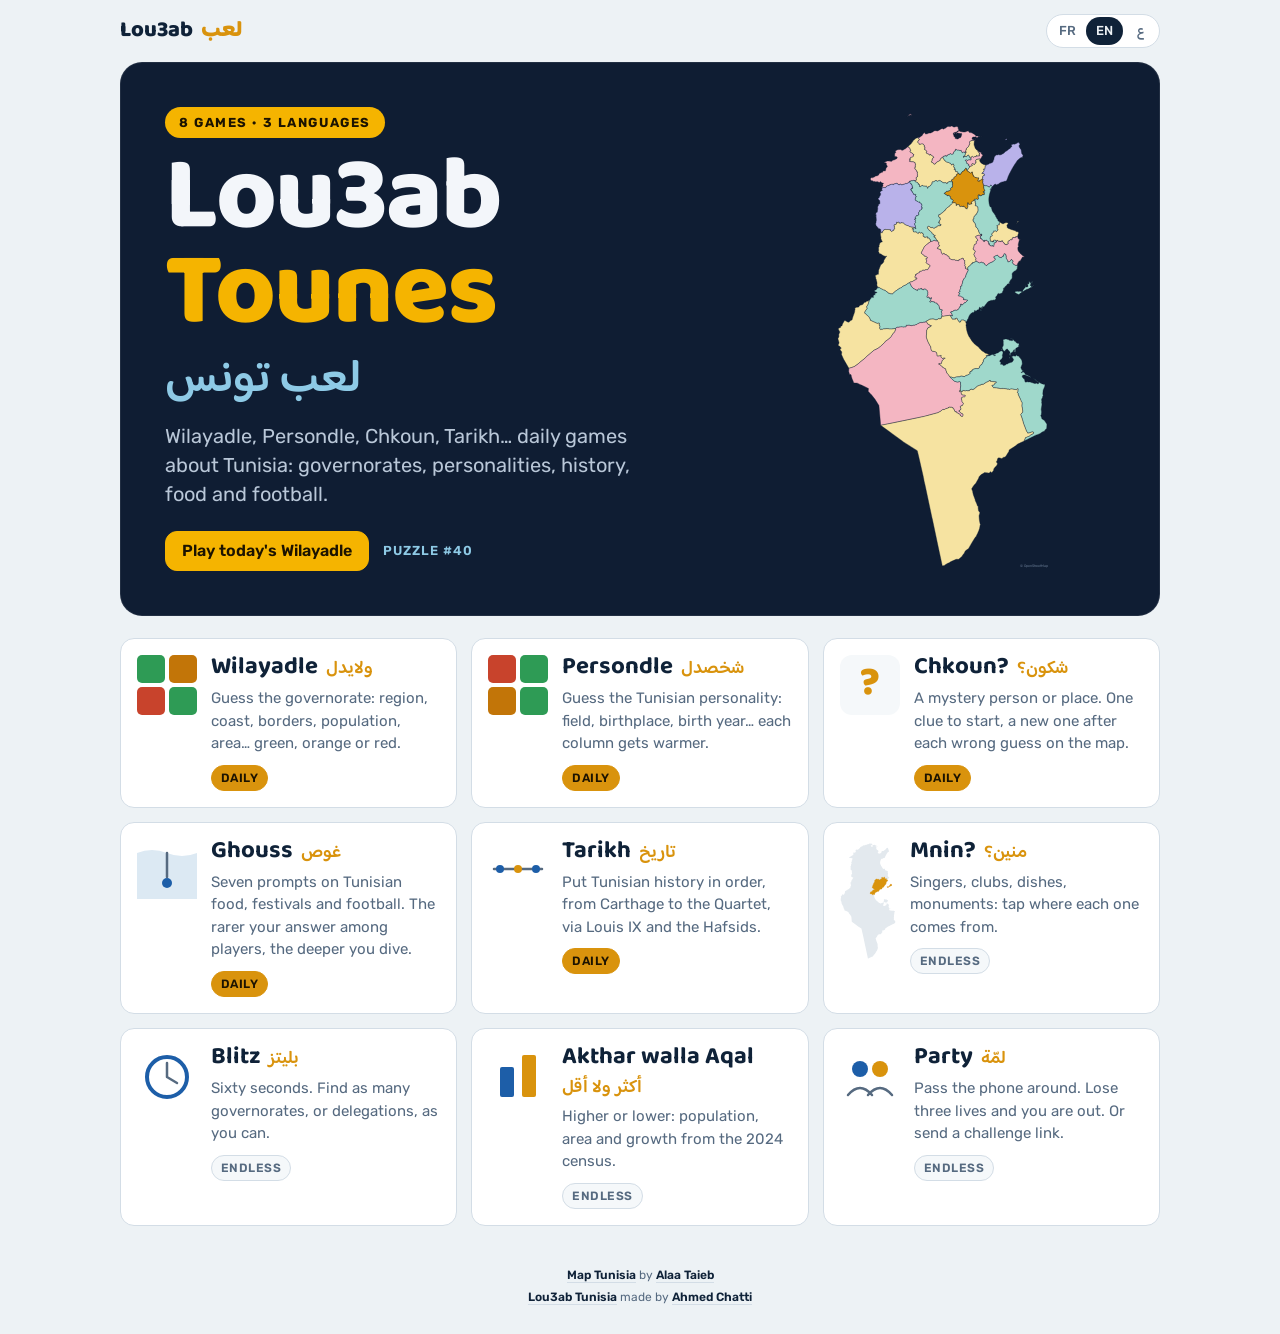
==== commit 45caa352: "Party: online rooms (rounds, questions per round, first to finish ends the round, shared scoreboard)" ====
--- a/index.html
+++ b/index.html
@@ -19,16 +19,17 @@
 <link rel="preconnect" href="https://fonts.googleapis.com">
 <link rel="preconnect" href="https://fonts.gstatic.com" crossorigin>
 <link rel="stylesheet" href="https://fonts.googleapis.com/css2?family=Baloo+Bhaijaan+2:wght@500;600;700;800&family=Rubik:wght@400;500;600;700&display=swap">
-<link rel="stylesheet" href="assets/style.css?v=202610281519">
+<link rel="stylesheet" href="assets/style.css?v=202610291200">
 </head>
 <body>
 <main id="app" aria-live="polite"></main>
-<script src="assets/data.js?v=202610281519"></script>
-<script src="assets/facts.js?v=202610281519"></script>
-<script src="assets/history.js?v=202610281519"></script>
-<script src="assets/people.js?v=202610281519"></script>
-<script src="assets/ghouss.js?v=202610281519"></script>
-<script src="assets/daily.js?v=202610281519"></script>
-<script src="assets/app.js?v=202610281519"></script>
+<script src="assets/data.js?v=202610291200"></script>
+<script src="assets/facts.js?v=202610291200"></script>
+<script src="assets/history.js?v=202610291200"></script>
+<script src="assets/people.js?v=202610291200"></script>
+<script src="assets/party.js?v=202610291200"></script>
+<script src="assets/ghouss.js?v=202610291200"></script>
+<script src="assets/daily.js?v=202610291200"></script>
+<script src="assets/app.js?v=202610291200"></script>
 </body>
 </html>
--- a/assets/style.css
+++ b/assets/style.css
@@ -374,3 +374,35 @@
 .mb-b a:first-child{background:#2867b2;color:#fff}
 .mb-b a:hover{text-decoration:none;filter:brightness(1.08)}
 .foot p+p{margin-top:2px}
+
+/* party: online rooms & new question types */
+.pset .muted{color:var(--muted);margin:0 0 12px}
+.fld{display:grid;gap:4px;font-weight:600;font-size:14px;color:var(--muted);flex:1}
+.fld input,.fld select,.joinrow input{padding:10px 12px;border-radius:10px;border:1px solid var(--line);background:var(--surface-2);color:var(--ink);font:inherit;font-weight:600}
+.frow{display:flex;gap:10px;margin-top:10px;flex-wrap:wrap}
+.joinrow{display:flex;gap:8px;align-items:center;margin-top:14px;padding-top:14px;border-top:1px dashed var(--line);flex-wrap:wrap}
+.joinrow span{color:var(--muted);font-weight:600}
+.joinrow input{width:96px;text-transform:uppercase;letter-spacing:.15em;text-align:center}
+.lobby{text-align:center}.lobby .board{justify-content:center}.lobby h3{margin-top:14px}
+.rset{color:var(--muted)}
+.wait{color:var(--muted);text-align:center;font-weight:600;animation:pulse 1.6s ease-in-out infinite}
+@keyframes pulse{50%{opacity:.45}}
+.offline{background:var(--red);color:var(--bg);padding:6px 10px;border-radius:10px;font-weight:600}
+.live{display:grid;grid-template-columns:repeat(auto-fill,minmax(130px,1fr));gap:6px;margin:0 0 12px}
+.lp{display:grid;grid-template-columns:1fr auto;align-items:center;gap:2px 6px;background:var(--surface);border:1px solid var(--line);border-radius:10px;padding:6px 8px;font-size:13px}
+.lp b{overflow:hidden;text-overflow:ellipsis;white-space:nowrap}
+.lp i{grid-column:1/-1;height:5px;border-radius:9px;background:linear-gradient(90deg,var(--gold) var(--p),var(--surface-2) var(--p))}
+.lp.me{border-color:var(--blue)}
+.rtab{width:100%;border-collapse:collapse;background:var(--surface);border:1px solid var(--line);border-radius:var(--r);overflow:hidden;margin:12px 0}
+.rtab th,.rtab td{padding:10px 8px;text-align:start;border-bottom:1px solid var(--line)}
+.rtab th{font-size:13px;color:var(--muted)}
+.rtab tr.me td{background:var(--surface-2)}
+.rtab td:first-child{width:36px;text-align:center;font-size:20px}
+.rtab small{color:var(--muted)}
+.quote{margin:10px 0 4px;padding:12px 16px;border-inline-start:4px solid var(--gold);background:var(--surface-2);border-radius:10px;font:600 21px/1.35 var(--f-display)}
+.qimg{margin:10px 0 2px;border-radius:12px;overflow:hidden;background:var(--surface-2);aspect-ratio:16/10}
+.qimg img{width:100%;height:100%;object-fit:cover;display:block}
+.qimg.err{display:none}
+.credit{margin:0;font-size:11px;color:var(--muted)}
+.opts.two{grid-template-columns:1fr 1fr}
+@media (max-width:480px){.opts.two{grid-template-columns:1fr}}
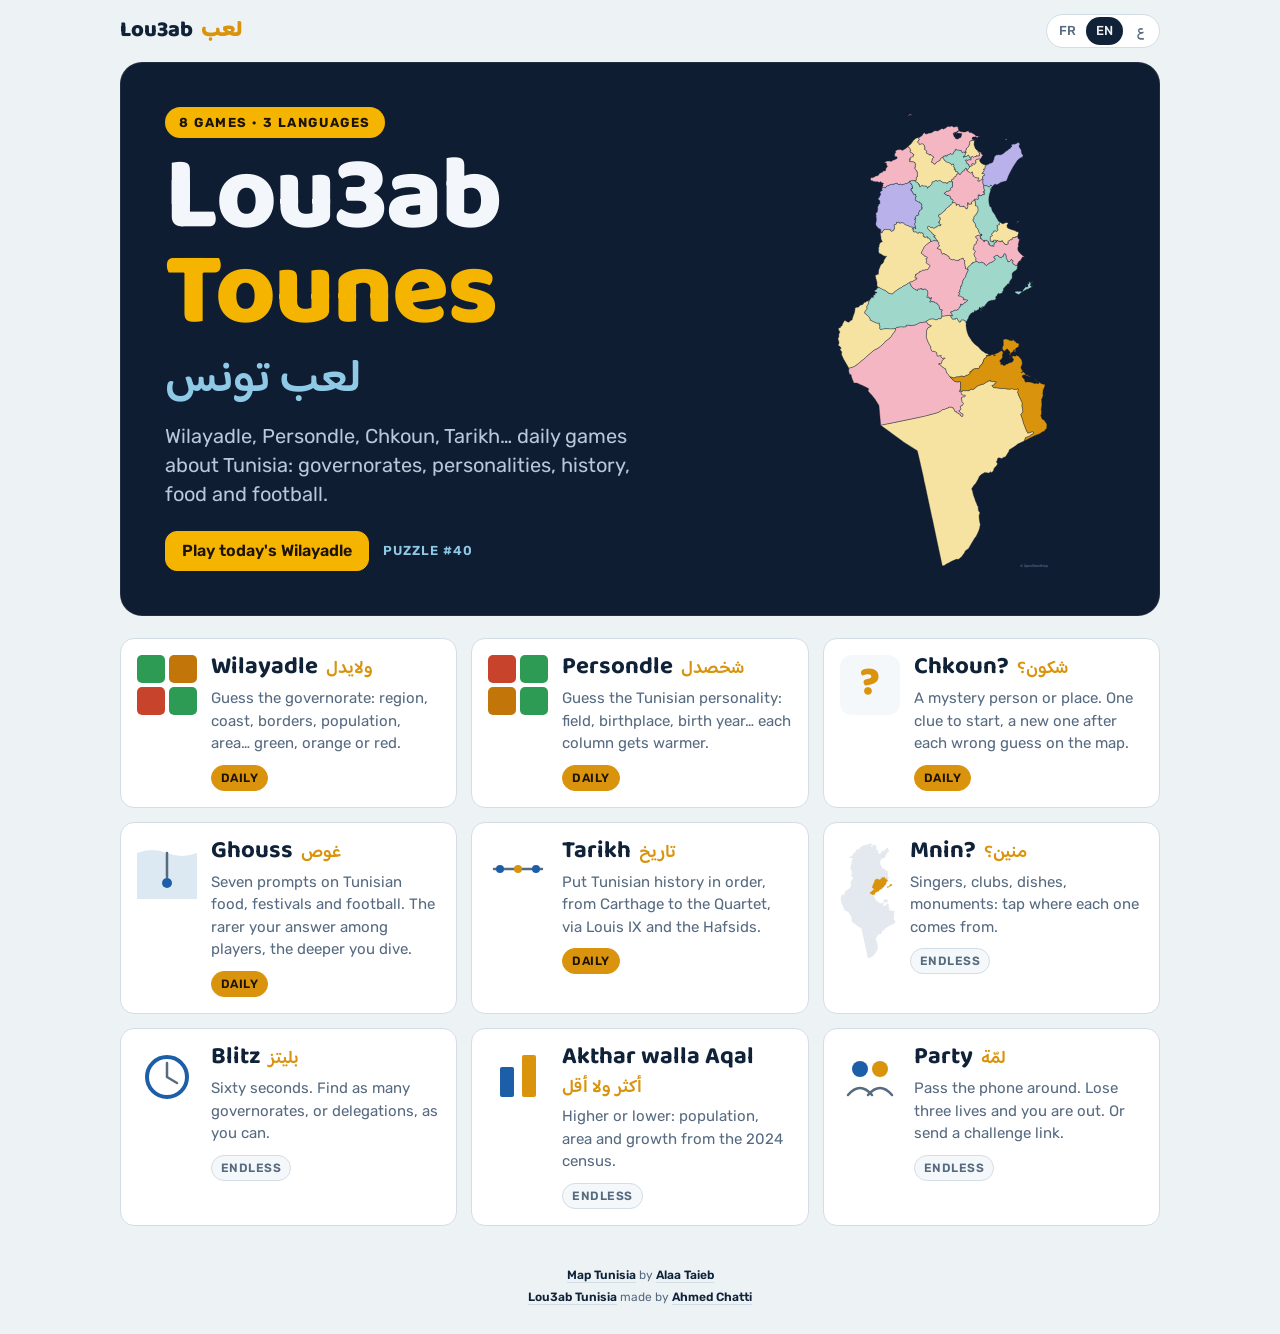
==== commit c84d4543: "Party: never repeat a question within a party, avoid questions the group already played; bigger bank" ====
--- a/index.html
+++ b/index.html
@@ -19,17 +19,17 @@
 <link rel="preconnect" href="https://fonts.googleapis.com">
 <link rel="preconnect" href="https://fonts.gstatic.com" crossorigin>
 <link rel="stylesheet" href="https://fonts.googleapis.com/css2?family=Baloo+Bhaijaan+2:wght@500;600;700;800&family=Rubik:wght@400;500;600;700&display=swap">
-<link rel="stylesheet" href="assets/style.css?v=202610291200">
+<link rel="stylesheet" href="assets/style.css?v=202610291500">
 </head>
 <body>
 <main id="app" aria-live="polite"></main>
-<script src="assets/data.js?v=202610291200"></script>
-<script src="assets/facts.js?v=202610291200"></script>
-<script src="assets/history.js?v=202610291200"></script>
-<script src="assets/people.js?v=202610291200"></script>
-<script src="assets/party.js?v=202610291200"></script>
-<script src="assets/ghouss.js?v=202610291200"></script>
-<script src="assets/daily.js?v=202610291200"></script>
-<script src="assets/app.js?v=202610291200"></script>
+<script src="assets/data.js?v=202610291500"></script>
+<script src="assets/facts.js?v=202610291500"></script>
+<script src="assets/history.js?v=202610291500"></script>
+<script src="assets/people.js?v=202610291500"></script>
+<script src="assets/party.js?v=202610291500"></script>
+<script src="assets/ghouss.js?v=202610291500"></script>
+<script src="assets/daily.js?v=202610291500"></script>
+<script src="assets/app.js?v=202610291500"></script>
 </body>
 </html>
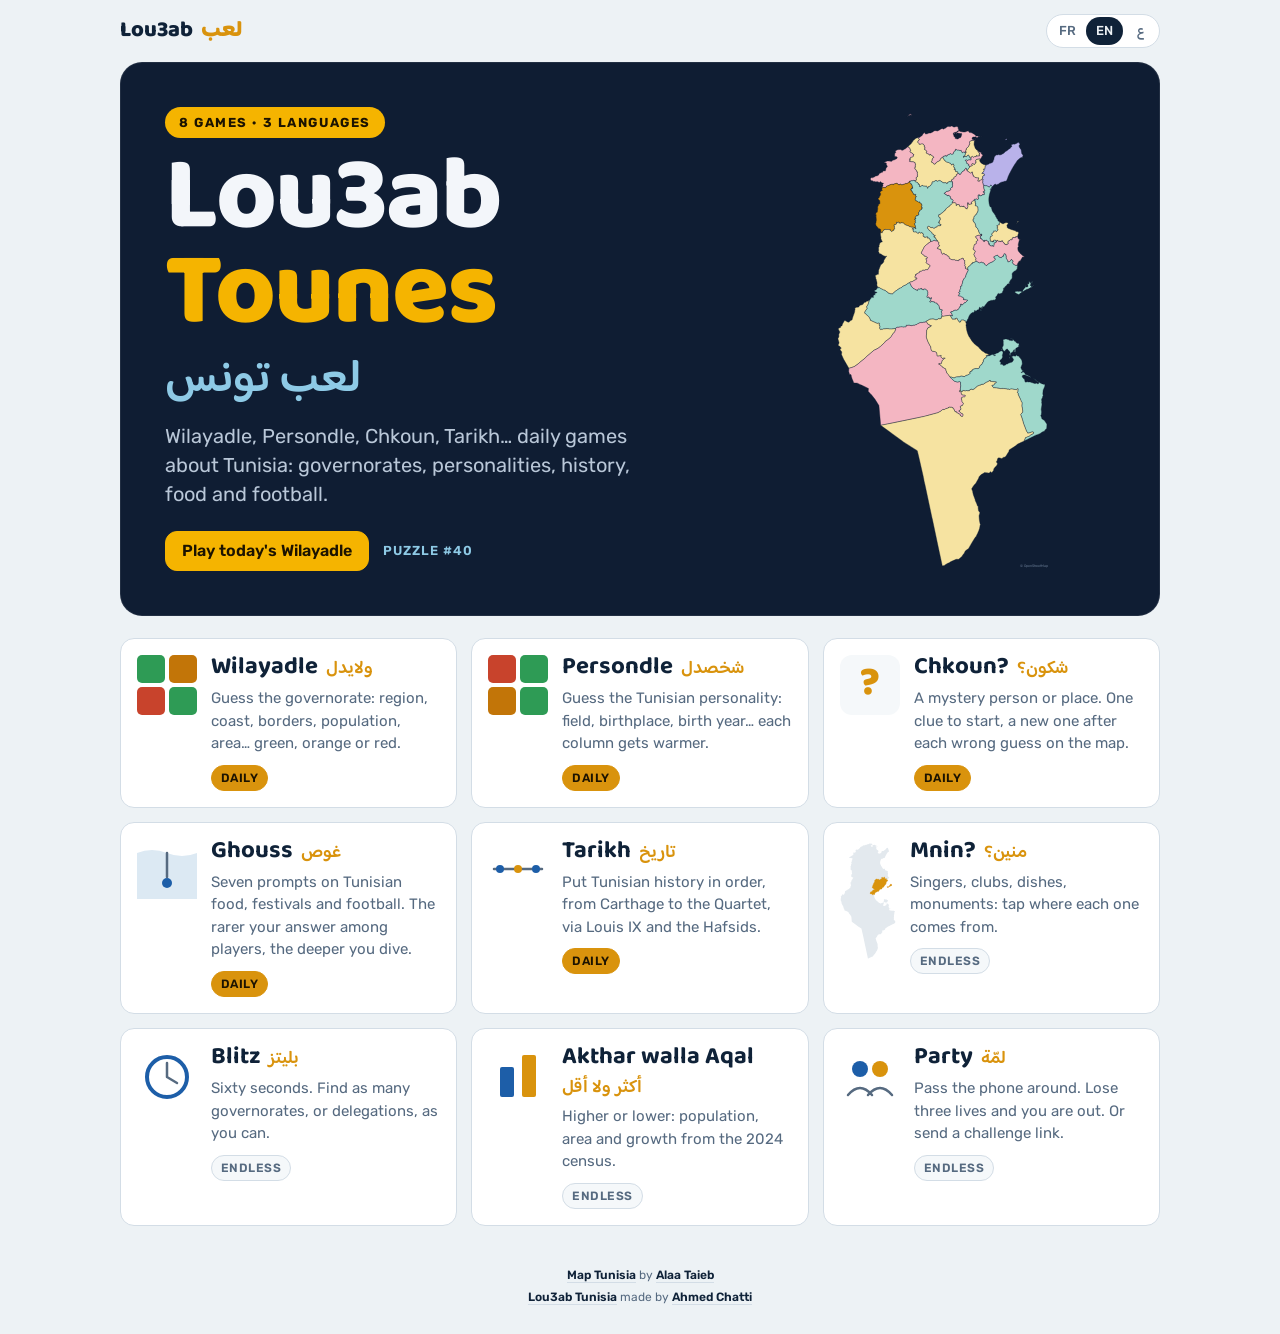
==== commit e6f878f5: "Party: lighter photos, timer starts once the photo has loaded; README Co-Authored-By: Claude Opus 5." ====
--- a/index.html
+++ b/index.html
@@ -19,17 +19,17 @@
 <link rel="preconnect" href="https://fonts.googleapis.com">
 <link rel="preconnect" href="https://fonts.gstatic.com" crossorigin>
 <link rel="stylesheet" href="https://fonts.googleapis.com/css2?family=Baloo+Bhaijaan+2:wght@500;600;700;800&family=Rubik:wght@400;500;600;700&display=swap">
-<link rel="stylesheet" href="assets/style.css?v=202610291500">
+<link rel="stylesheet" href="assets/style.css?v=202610291530">
 </head>
 <body>
 <main id="app" aria-live="polite"></main>
-<script src="assets/data.js?v=202610291500"></script>
-<script src="assets/facts.js?v=202610291500"></script>
-<script src="assets/history.js?v=202610291500"></script>
-<script src="assets/people.js?v=202610291500"></script>
-<script src="assets/party.js?v=202610291500"></script>
-<script src="assets/ghouss.js?v=202610291500"></script>
-<script src="assets/daily.js?v=202610291500"></script>
-<script src="assets/app.js?v=202610291500"></script>
+<script src="assets/data.js?v=202610291530"></script>
+<script src="assets/facts.js?v=202610291530"></script>
+<script src="assets/history.js?v=202610291530"></script>
+<script src="assets/people.js?v=202610291530"></script>
+<script src="assets/party.js?v=202610291530"></script>
+<script src="assets/ghouss.js?v=202610291530"></script>
+<script src="assets/daily.js?v=202610291530"></script>
+<script src="assets/app.js?v=202610291530"></script>
 </body>
 </html>
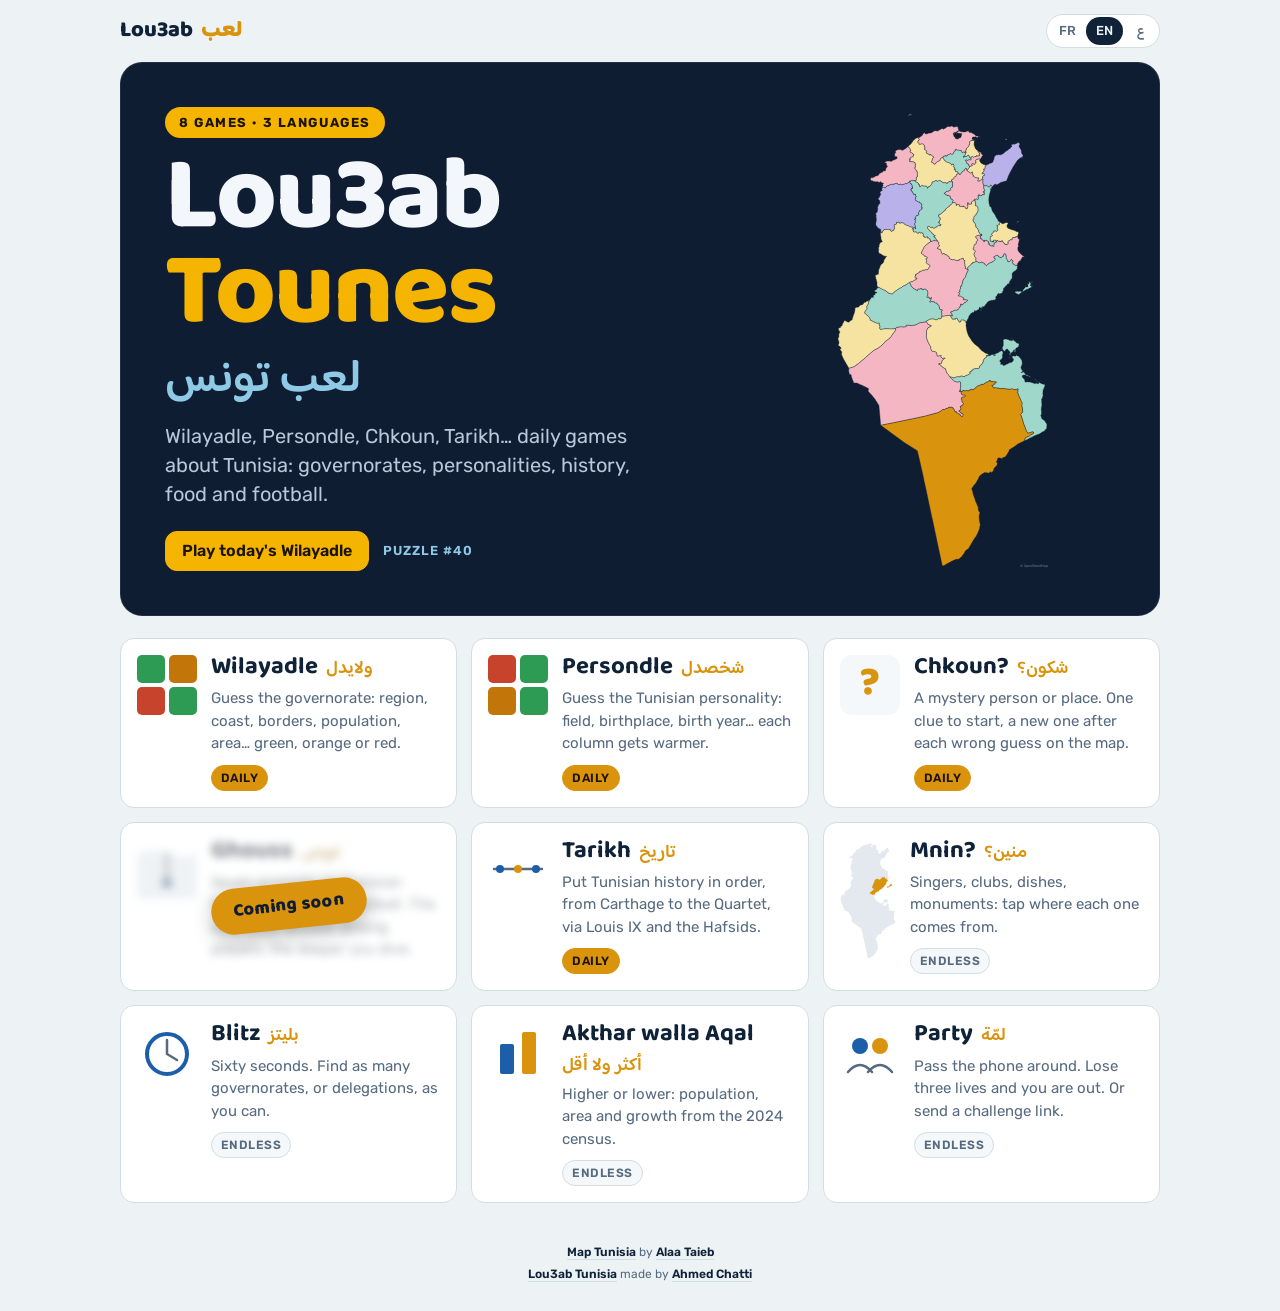
==== commit 69eca04d: "Ghouss: coming soon (blurred, not clickable) Co-Authored-By: Claude Opus 5.5 <noreply@anthropic.com>" ====
--- a/index.html
+++ b/index.html
@@ -19,17 +19,17 @@
 <link rel="preconnect" href="https://fonts.googleapis.com">
 <link rel="preconnect" href="https://fonts.gstatic.com" crossorigin>
 <link rel="stylesheet" href="https://fonts.googleapis.com/css2?family=Baloo+Bhaijaan+2:wght@500;600;700;800&family=Rubik:wght@400;500;600;700&display=swap">
-<link rel="stylesheet" href="assets/style.css?v=202610291530">
+<link rel="stylesheet" href="assets/style.css?v=202610291600">
 </head>
 <body>
 <main id="app" aria-live="polite"></main>
-<script src="assets/data.js?v=202610291530"></script>
-<script src="assets/facts.js?v=202610291530"></script>
-<script src="assets/history.js?v=202610291530"></script>
-<script src="assets/people.js?v=202610291530"></script>
-<script src="assets/party.js?v=202610291530"></script>
-<script src="assets/ghouss.js?v=202610291530"></script>
-<script src="assets/daily.js?v=202610291530"></script>
-<script src="assets/app.js?v=202610291530"></script>
+<script src="assets/data.js?v=202610291600"></script>
+<script src="assets/facts.js?v=202610291600"></script>
+<script src="assets/history.js?v=202610291600"></script>
+<script src="assets/people.js?v=202610291600"></script>
+<script src="assets/party.js?v=202610291600"></script>
+<script src="assets/ghouss.js?v=202610291600"></script>
+<script src="assets/daily.js?v=202610291600"></script>
+<script src="assets/app.js?v=202610291600"></script>
 </body>
 </html>
--- a/assets/style.css
+++ b/assets/style.css
@@ -406,3 +406,10 @@
 .credit{margin:0;font-size:11px;color:var(--muted)}
 .opts.two{grid-template-columns:1fr 1fr}
 @media (max-width:480px){.opts.two{grid-template-columns:1fr}}
+
+/* coming-soon tile */
+.tile.soon{position:relative;cursor:not-allowed;overflow:hidden;user-select:none}
+.tile.soon .soon-in{display:contents}
+.tile.soon > .soon-in > *{filter:blur(4px) grayscale(.5);opacity:.55;pointer-events:none}
+.tile.soon:hover{transform:none;box-shadow:none}
+.soon-b{position:absolute;top:50%;left:50%;transform:translate(-50%,-50%) rotate(-6deg);background:var(--gold);color:#0f1d33;font:800 18px var(--f-display);padding:8px 22px;border-radius:999px;box-shadow:0 6px 20px rgba(0,0,0,.25);white-space:nowrap;letter-spacing:.02em}
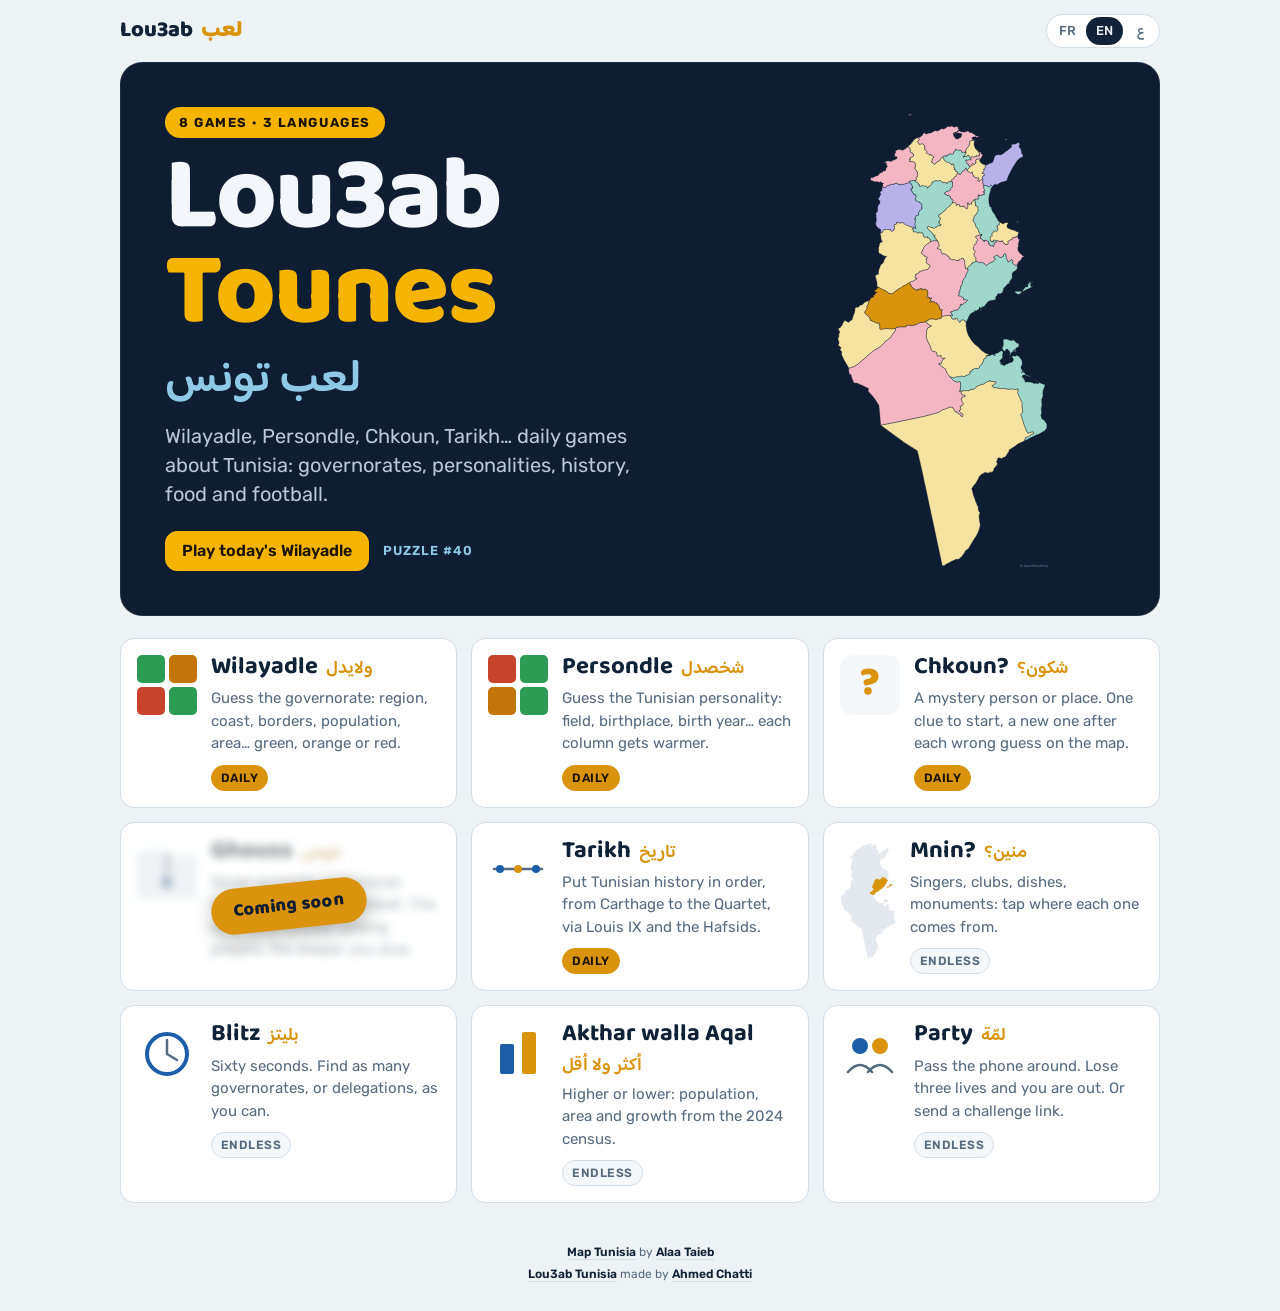
==== commit 4893e256: "Installable app (PWA): manifest, icons, offline service worker Co-Authored-By: Claude Opus 5.5 <nore" ====
--- a/index.html
+++ b/index.html
@@ -19,17 +19,23 @@
 <link rel="preconnect" href="https://fonts.googleapis.com">
 <link rel="preconnect" href="https://fonts.gstatic.com" crossorigin>
 <link rel="stylesheet" href="https://fonts.googleapis.com/css2?family=Baloo+Bhaijaan+2:wght@500;600;700;800&family=Rubik:wght@400;500;600;700&display=swap">
-<link rel="stylesheet" href="assets/style.css?v=202610291600">
+<link rel="manifest" href="/manifest.webmanifest">
+<meta name="theme-color" content="#0f1d33">
+<link rel="apple-touch-icon" href="/assets/app/apple-touch-icon.png">
+<meta name="apple-mobile-web-app-capable" content="yes">
+<meta name="apple-mobile-web-app-title" content="Lou3ab Tounes">
+<link rel="stylesheet" href="assets/style.css?v=202610292300">
 </head>
 <body>
 <main id="app" aria-live="polite"></main>
-<script src="assets/data.js?v=202610291600"></script>
-<script src="assets/facts.js?v=202610291600"></script>
-<script src="assets/history.js?v=202610291600"></script>
-<script src="assets/people.js?v=202610291600"></script>
-<script src="assets/party.js?v=202610291600"></script>
-<script src="assets/ghouss.js?v=202610291600"></script>
-<script src="assets/daily.js?v=202610291600"></script>
-<script src="assets/app.js?v=202610291600"></script>
+<script src="assets/data.js?v=202610292300"></script>
+<script src="assets/facts.js?v=202610292300"></script>
+<script src="assets/history.js?v=202610292300"></script>
+<script src="assets/people.js?v=202610292300"></script>
+<script src="assets/party.js?v=202610292300"></script>
+<script src="assets/ghouss.js?v=202610292300"></script>
+<script src="assets/daily.js?v=202610292300"></script>
+<script src="assets/app.js?v=202610292300"></script>
+<script>if ('serviceWorker' in navigator) addEventListener('load', () => navigator.serviceWorker.register('/sw.js').catch(() => {}));</script>
 </body>
 </html>
